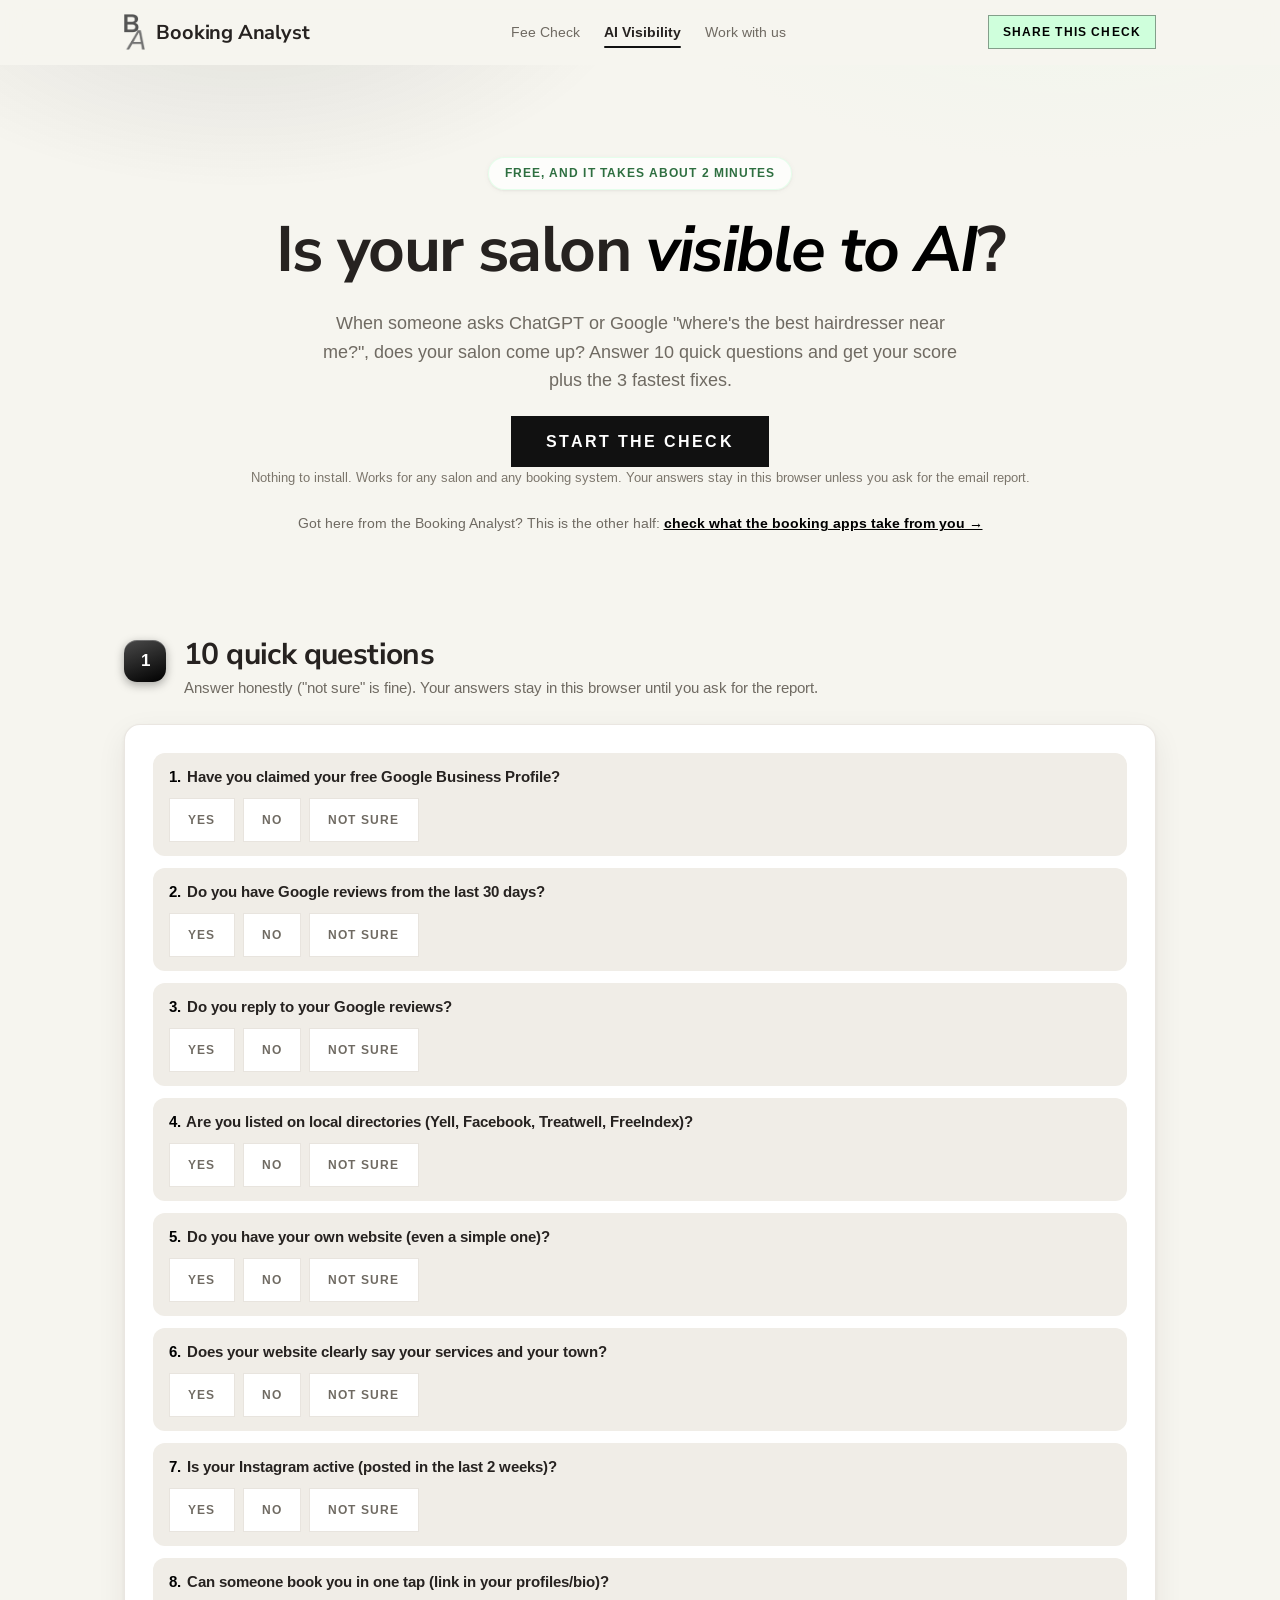
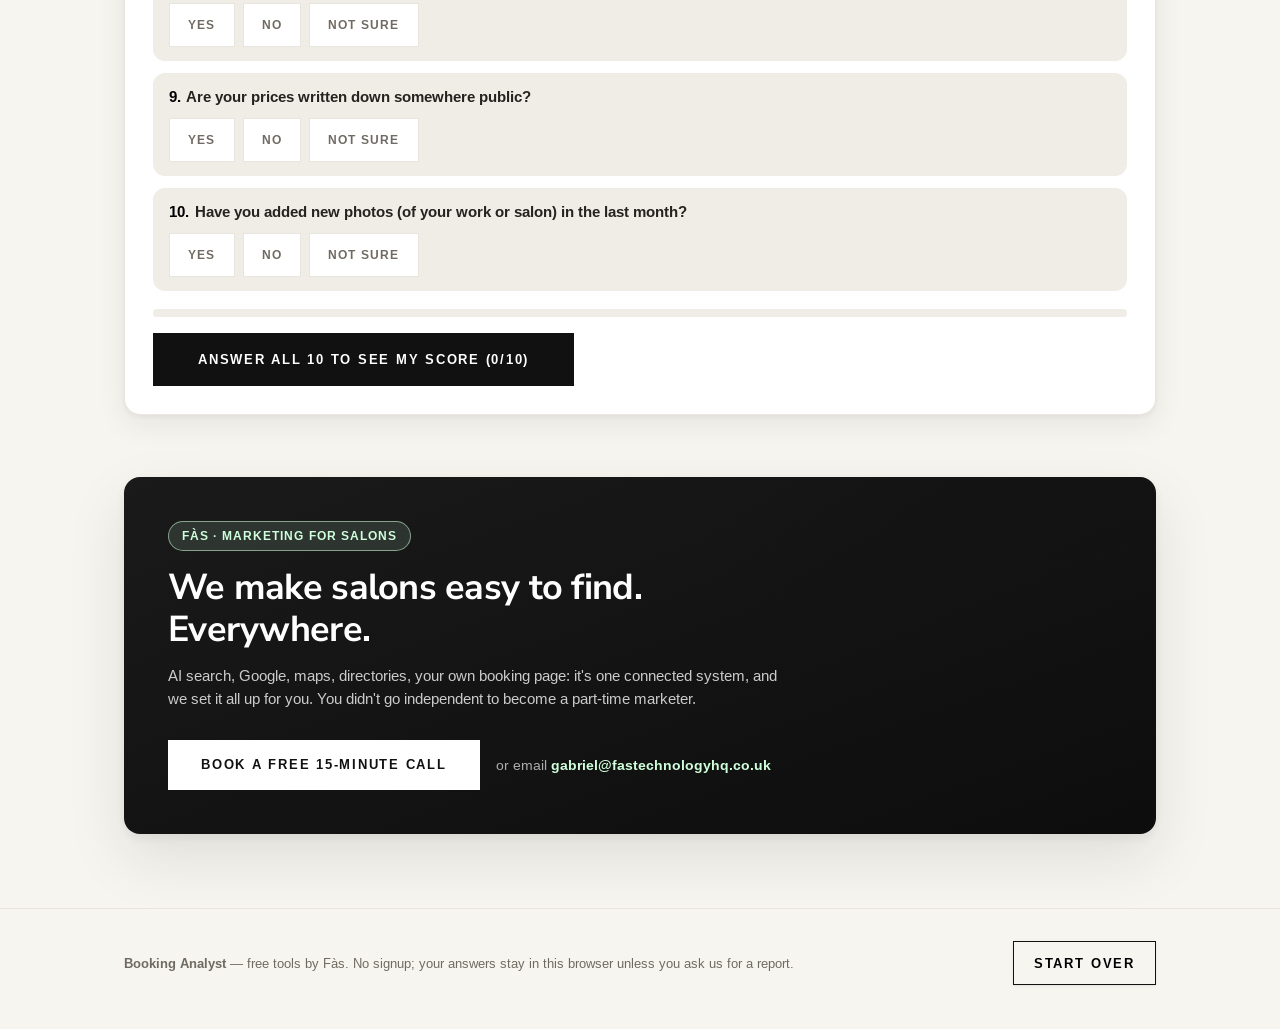
==== visibility/index.html @ 145bef79 "Add files via upload" ====
<!DOCTYPE html>
<html lang="en">
<head>
<meta charset="UTF-8">
<meta name="viewport" content="width=device-width, initial-scale=1.0">
<title>Is your salon visible to AI? — free 2-minute check</title>
<meta name="description" content="When someone asks ChatGPT 'where's the best hairdresser near me?' — does your salon come up? Take the free 2-minute AI Visibility check and get your score plus your 3 fastest fixes.">
<link rel="manifest" href="/manifest.json">
<link rel="apple-touch-icon" href="/icon-180.png">
<meta name="theme-color" content="#111111">
<link rel="icon" type="image/png" href="../logo.png">
<meta property="og:type" content="website">
<meta property="og:url" content="https://www.bookinganalyst.com/visibility/">
<meta property="og:title" content="Is your salon visible to AI? — free 2-minute check">
<meta property="og:description" content="When someone asks ChatGPT for a good salon nearby, does yours come up? Score your visibility and get your 3 fastest fixes.">
<meta property="og:image" content="https://www.bookinganalyst.com/icon-512.png">
<meta name="twitter:card" content="summary_large_image">
<link rel="preconnect" href="https://fonts.googleapis.com">
<link rel="preconnect" href="https://fonts.gstatic.com" crossorigin>
<link href="https://fonts.googleapis.com/css2?family=Arimo:ital,wght@0,400..700;1,400..700&family=Nunito+Sans:ital,opsz,wght@0,6..12,200..1000;1,6..12,200..1000&display=swap" rel="stylesheet">
<link rel="stylesheet" href="/styles.css">
</head>
<body>

<header class="nav">
  <div class="wrap nav-inner">
    <a class="brand" href="/">
      <img class="brand-logo" src="../logo.png" alt="Booking Analyst">
      <span>Booking Analyst</span>
    </a>
    <nav class="nav-links">
      <a href="../">Fee Check</a>
      <a href="#quiz" class="active">AI Visibility</a>
      <a href="#agency">Work with us</a>
    </nav>
    <div class="nav-right">
      <button id="shareBtn" class="share-btn" type="button" title="Copy a link to this check"><span class="share-long">Share this check</span><span class="share-short">Share</span></button>
    </div>
  </div>
</header>

<main>

<section class="hero">
  <div class="wrap">
    <p class="hero-eyebrow">Free, and it takes about 2 minutes</p>
    <h1>Is your salon <em>visible to AI</em>?</h1>
    <p class="hero-sub">When someone asks ChatGPT or Google "where's the best hairdresser near me?", does your salon come up? Answer 10 quick questions and get your score plus the 3 fastest fixes.</p>
    <div class="hero-cta">
      <a href="#quiz" class="btn primary btn-lg">Start the check</a>
      <p class="hero-cta-note">Nothing to install. Works for any salon and any booking system. Your answers stay in this browser unless you ask for the email report.</p>
    </div>
    <div class="hero-switch">
      Got here from the Booking Analyst? This is the other half: <a href="../">check what the booking apps take from you →</a>
    </div>
  </div>
</section>

<!-- ============ QUIZ ============ -->
<section id="quiz" class="step">
  <div class="wrap">
    <div class="step-head">
      <span class="step-num">1</span>
      <div>
        <h2>10 quick questions</h2>
        <p>Answer honestly ("not sure" is fine). Your answers stay in this browser until you ask for the report.</p>
      </div>
    </div>
    <div class="card">
      <div id="quizList" class="quiz-list"><!-- filled by visibility.js --></div>
      <div class="quiz-progress" role="progressbar" aria-valuemin="0" aria-valuemax="10" aria-valuenow="0" aria-label="Quiz progress"><div class="quiz-progress-fill" id="quizProgress"></div></div>
      <div class="btn-row">
        <button id="scoreBtn" class="btn primary btn-lg" type="button" disabled>Answer all 10 to see my score</button>
        <button id="quizReset" class="btn ghost" type="button" hidden>Start again</button>
      </div>
    </div>
  </div>
</section>

<!-- ============ RESULTS ============ -->
<section id="result" class="step" hidden>
  <div class="wrap">
    <div class="step-head">
      <span class="step-num">2</span>
      <div>
        <h2>Your visibility checklist result</h2>
        <p>Based on your answers: a self-check of the 10 online foundations, not a live scan of Google or AI results (those vary by town and day).</p>
      </div>
    </div>

    <div class="card score-card" aria-live="polite">
      <div class="score-num-wrap">
        <div class="score-num" id="scoreNum">0</div>
        <div class="score-outof">out of 100</div>
      </div>
      <div class="score-verdict">
        <h3 id="scoreTier" tabindex="-1"></h3>
        <p id="scoreBlurb"></p>
        <div class="bar-track score-bar"><div class="bar-fill" id="scoreBar" style="background:var(--accent)"></div></div>
      </div>
    </div>

    <div class="card">
      <h3 class="card-title">Your first three priorities</h3>
      <div id="fixList" class="fix-list"></div>
    </div>

    <div class="report-card" id="visibilityCapture">
      <div class="report-copy">
        <p class="report-eyebrow">Free, no card needed</p>
        <h2>Want your checklist and next steps by email?</h2>
        <p class="report-sub">Leave your email and we'll send your three priorities and a simple action plan based on your answers.</p>
        <p class="report-price"><strong>Free</strong><span>· the self-check is free; Fàs also offers optional hands-on support</span></p>
      </div>
      <div class="report-form">
        <form id="visForm">
          <input type="text" id="visHp" class="hp-field" tabindex="-1" autocomplete="off" aria-hidden="true">
          <label class="inline-field">First name
            <input type="text" id="visName" placeholder="Ana" required>
          </label>
          <label class="inline-field">Salon / business name
            <input type="text" id="visBusiness" placeholder="Ana's Hair Studio">
          </label>
          <label class="inline-field">Email
            <input type="email" id="visEmail" placeholder="you@yoursalon.com" required>
          </label>
          <label class="consent-row"><input type="checkbox" id="visConsent"> Email me occasional salon-profit tips (optional; your report arrives either way).</label>
          <p class="report-fineprint">When you request your report, your contact details and checklist answers are sent to Fàs so we can prepare it. We never sell your data.</p>
          <button type="submit" class="btn primary report-btn">Email me my checklist</button>
          <p id="visDone" class="feedback ok" hidden>Got it! Your report is on its way. Check your inbox within 48 hours. If anything goes wrong, email us at <span class="vis-addr"></span>.</p>
        </form>
      </div>
    </div>

    <p class="found-cta agency-line">This check is the first half of our <strong>Local Visibility</strong> service. We do all of it for you, every month. <a id="visBook" target="_blank" rel="noopener">Book a free call</a> if you'd rather get on with your clients.</p>

    <div class="card switch-card">
      <p><strong>One more thing worth knowing:</strong> if you use Fresha, Treatwell or any booking app, they're quietly taking a cut of every booking. <a href="../">Check what the apps take from you →</a></p>
    </div>
  </div>
</section>

<!-- ============ AGENCY ============ -->
<section id="agency" class="step">
  <div class="wrap">
    <div class="agency-band">
      <p class="agency-eyebrow" id="agencyBrand"></p>
      <h2>We make salons easy to find. Everywhere.</h2>
      <p class="agency-sub">AI search, Google, maps, directories, your own booking page: it's one connected system, and we set it all up for you. You didn't go independent to become a part-time marketer.</p>
      <div class="agency-cta-row">
        <a id="visAgencyCta" class="btn gold" target="_blank" rel="noopener">Book a free 15-minute call</a>
        <span class="agency-alt">or email <span class="agency-addr"></span></span>
      </div>
    </div>
  </div>
</section>

</main>

<footer>
  <div class="wrap footer-inner">
    <p><strong>Booking Analyst</strong> — free tools by <span id="footBrand"></span>. No signup; your answers stay in this browser unless you ask us for a report.</p>
    <button id="resetBtn" class="btn ghost small" type="button">Start over</button>
  </div>
</footer>

<script src="visibility.js"></script>
</body>
</html>
---- styles.css ----
/* ============ Booking Fee Analyser — premium UI ============ */
:root {
  --bg: #f6f5ef;
  --surface: #FFFFFF;
  --ink: #262220;
  --muted: #6f6a62;
  --faint: #7b756b;
  --line: #e8e4de;
  --line-soft: #f0ede7;
  --accent: #111111;
  --accent-dark: #000000;
  --accent-bright: #4a4a4a;
  --accent-soft: #CFFFDC;
  --gold: #68BA7F;
  --gold-dark: #2E6F40;
  --cost: #b3541e;
  --cost-soft: #f9ede4;
  --warn: #b45309;
  --radius: 16px;
  --radius-sm: 10px;
  --shadow-sm: 0 1px 2px rgba(38, 34, 32, .05), 0 1px 6px rgba(38, 34, 32, .04);
  --shadow-md: 0 2px 4px rgba(38, 34, 32, .05), 0 10px 30px rgba(38, 34, 32, .07);
  --shadow-lg: 0 4px 10px rgba(38, 34, 32, .06), 0 24px 60px rgba(38, 34, 32, .10);
  --ease: cubic-bezier(.22, .61, .36, 1);
  --sans: 'Arimo', 'Nunito Sans', -apple-system, BlinkMacSystemFont, 'Segoe UI', Roboto, Arial, sans-serif;
  --serif: 'Nunito Sans', 'Arimo', -apple-system, BlinkMacSystemFont, 'Segoe UI', Roboto, Arial, sans-serif;
}

* { box-sizing: border-box; margin: 0; padding: 0; }
html { scroll-behavior: smooth; }
body {
  font-family: var(--sans);
  background: var(--bg);
  color: var(--ink);
  font-size: 16px;
  line-height: 1.55;
  -webkit-font-smoothing: antialiased;
  text-rendering: optimizeLegibility;
}
.wrap { max-width: 1080px; margin: 0 auto; padding: 0 24px; }
a { color: var(--accent-dark); }
::selection { background: rgba(17, 17, 17, .18); }
:focus-visible { outline: 2px solid var(--accent); outline-offset: 2px; border-radius: 4px; }

/* refined scrollbars */
* { scrollbar-width: thin; scrollbar-color: #d5cfc5 transparent; }
::-webkit-scrollbar { width: 10px; height: 10px; }
::-webkit-scrollbar-track { background: transparent; }
::-webkit-scrollbar-thumb { background: #d5cfc5; border-radius: 999px; border: 2px solid var(--bg); }
::-webkit-scrollbar-thumb:hover { background: #c2bbae; }

/* ---------- nav ---------- */
.nav {
  position: sticky; top: 0; z-index: 50;
  background: rgba(246, 245, 239, .85);
  backdrop-filter: blur(14px) saturate(1.4);
  -webkit-backdrop-filter: blur(14px) saturate(1.4);
  border-bottom: 1px solid transparent;
  transition: border-color .3s var(--ease), box-shadow .3s var(--ease), background .3s var(--ease);
}
.nav.scrolled { border-bottom-color: var(--line); box-shadow: 0 6px 24px rgba(38, 34, 32, .06); background: rgba(246, 245, 239, .94); }
.nav-inner { display: flex; align-items: center; justify-content: space-between; height: 64px; }
.brand {
  display: flex; align-items: center; gap: 11px;
  font-family: var(--serif); font-size: 20px; font-weight: 700;
  color: var(--ink); text-decoration: none; letter-spacing: -.01em;
}
.brand em { color: var(--accent); font-style: normal; }
.brand-logo { display: block; width: auto; height: 36px; }
.nav-links { display: flex; gap: 24px; }
.nav-links a {
  font-size: 13.5px; font-weight: 500; color: var(--muted); text-decoration: none;
  position: relative; padding: 4px 0; transition: color .2s var(--ease);
}
.nav-links a::after {
  content: ''; position: absolute; left: 0; right: 100%; bottom: -2px; height: 2px;
  background: var(--accent); border-radius: 2px; transition: right .25s var(--ease);
}
.nav-links a:hover { color: var(--ink); }
.nav-links a.active { color: var(--ink); font-weight: 600; }
.nav-links a.active::after { right: 0; }
.share-btn {
  font: inherit; font-size: 13px; font-weight: 700; cursor: pointer;
  color: var(--accent-dark); background: var(--accent-soft);
  border: 1px solid rgba(17, 17, 17, .4); border-radius: 999px; padding: 8px 16px;
  transition: all .2s var(--ease); white-space: nowrap;
}
.share-btn:hover { background: #dceee8; transform: translateY(-1px); box-shadow: var(--shadow-sm); }
.share-btn:active { transform: scale(.97); }
.share-btn.copied { background: var(--accent); color: #fff; border-color: var(--accent); }

/* ---------- hero ---------- */
.hero { position: relative; padding: 92px 0 52px; text-align: center; overflow: hidden; }
.hero::before {
  content: ''; position: absolute; inset: -40% -20% auto; height: 130%; pointer-events: none;
  background:
    radial-gradient(560px 300px at 28% 18%, rgba(17, 17, 17, .10), transparent 70%),
    radial-gradient(620px 320px at 74% 12%, rgba(207, 255, 220, .16), transparent 70%);
}
.hero > * { position: relative; }
.hero-eyebrow {
  display: inline-flex; align-items: center; gap: 7px; font-size: 12px; font-weight: 600; letter-spacing: .09em;
  text-transform: uppercase; color: var(--gold-dark);
  border: 1px solid rgba(207, 255, 220, .55); border-radius: 999px; padding: 6px 16px; margin-bottom: 26px;
  background: rgba(255, 255, 255, .75); box-shadow: var(--shadow-sm);
}
.hero h1 {
  font-family: var(--serif); font-weight: 700;
  font-size: clamp(38px, 6vw, 64px); line-height: 1.08; letter-spacing: -.025em;
  max-width: 820px; margin: 0 auto;
}
.hero h1 em {
  font-style: italic;
  color: var(--accent-dark);
}
.hero-sub { max-width: 640px; margin: 24px auto 0; color: var(--muted); font-size: 18px; line-height: 1.6; }
.hero-chips { display: flex; flex-wrap: wrap; gap: 8px; justify-content: center; margin-top: 30px; }
.chip {
  font-size: 13px; font-weight: 600; color: var(--ink);
  background: rgba(255, 255, 255, .85); border: 1px solid var(--line); border-radius: 999px; padding: 7px 15px;
  box-shadow: var(--shadow-sm); transition: transform .2s var(--ease), border-color .2s var(--ease);
}
.chip:hover { transform: translateY(-1px); border-color: #d9d3c9; }
.chip-more { color: var(--accent-dark); border-color: rgba(17, 17, 17, .4); background: var(--accent-soft); }
.hero-cta { margin-top: 34px; }
.hero-cta .btn-lg { font-size: 16px; padding: 15px 34px; border-radius: 12px; }
.hero-cta-note { margin-top: 12px; font-size: 13px; color: var(--faint); }
.hero-trust { display: flex; flex-wrap: wrap; gap: 12px; justify-content: center; margin-top: 34px; }
.hero-trust div {
  background: rgba(255, 255, 255, .85); border: 1px solid var(--line); border-radius: var(--radius);
  padding: 14px 22px; text-align: left; min-width: 175px; box-shadow: var(--shadow-sm);
  transition: transform .25s var(--ease), box-shadow .25s var(--ease);
}
.hero-trust div:hover { transform: translateY(-2px); box-shadow: var(--shadow-md); }
.hero-trust strong { display: flex; align-items: center; gap: 7px; font-size: 14px; }
.hero-trust strong::before { content: '✓'; color: var(--accent); font-weight: 800; }
.hero-trust span { font-size: 12.5px; color: var(--muted); display: block; margin-top: 2px; }

/* ---------- steps ---------- */
.step { padding: 52px 0 10px; scroll-margin-top: 80px; }
.step-head { display: flex; gap: 18px; align-items: flex-start; margin-bottom: 24px; }
.step-num {
  flex: 0 0 auto; width: 42px; height: 42px; border-radius: 13px;
  display: flex; align-items: center; justify-content: center;
  font-weight: 700; font-size: 17px; color: #fff;
  background: linear-gradient(160deg, var(--accent-bright), var(--accent-dark));
  box-shadow: 0 3px 10px rgba(17, 17, 17, .35), inset 0 1px 0 rgba(255, 255, 255, .25);
  margin-top: 2px;
}
.step-head h2 { font-family: var(--serif); font-size: 30px; font-weight: 700; line-height: 1.15; letter-spacing: -.02em; }
.step-head p { color: var(--muted); font-size: 14.5px; margin-top: 5px; max-width: 660px; }

/* ---------- cards ---------- */
.card {
  background: var(--surface); border: 1px solid rgba(232, 228, 222, .9); border-radius: var(--radius);
  padding: 28px; box-shadow: var(--shadow-md);
}
.card-title { font-size: 16px; font-weight: 700; margin-bottom: 16px; letter-spacing: -.01em; }

/* ---------- channel picker ---------- */
.channel-pick { margin-bottom: 20px; padding-bottom: 18px; border-bottom: 1px dashed var(--line); }
.pick-label { font-size: 14.5px; font-weight: 700; margin-bottom: 12px; }
.pick-sub { display: block; font-size: 12.5px; font-weight: 400; color: var(--muted); margin-top: 3px; }
.chip-row { display: flex; flex-wrap: wrap; gap: 8px; }
.pick-chip {
  display: inline-flex; align-items: center; gap: 8px; font: inherit; font-size: 13px; font-weight: 600;
  border: 1px solid var(--line); background: #fff; color: var(--muted);
  border-radius: 999px; padding: 7px 15px; cursor: pointer;
  transition: all .2s var(--ease);
}
.pick-chip .dot { width: 9px; height: 9px; border-radius: 50%; opacity: .35; transition: opacity .2s var(--ease), transform .2s var(--ease); }
.pick-chip:hover { border-color: #d5cfc5; transform: translateY(-1px); box-shadow: var(--shadow-sm); }
.pick-chip.on { border-color: var(--accent); background: var(--accent-soft); color: var(--accent-dark); box-shadow: inset 0 1px 3px rgba(17, 17, 17, .08); }
.pick-chip.on .dot { opacity: 1; transform: scale(1.15); }
.pick-chip:active { transform: scale(.97); }

/* ---------- controls ---------- */
.row-controls {
  display: flex; flex-wrap: wrap; gap: 14px; justify-content: space-between; align-items: center;
  margin-bottom: 18px;
}
.seg { display: inline-flex; background: var(--line-soft); border: 1px solid var(--line); border-radius: 12px; padding: 3px; }
.seg-btn {
  border: 0; background: transparent; font: inherit; font-size: 13.5px; font-weight: 600;
  color: var(--muted); padding: 8px 18px; border-radius: 9px; cursor: pointer;
  transition: all .2s var(--ease);
}
.seg-btn:hover { color: var(--ink); }
.seg-btn.active { background: #fff; color: var(--ink); box-shadow: 0 1px 3px rgba(38, 34, 32, .12); }
.inline-controls { display: flex; gap: 12px; flex-wrap: wrap; }
.inline-field { font-size: 12px; font-weight: 600; color: var(--muted); display: flex; flex-direction: column; gap: 5px; letter-spacing: .02em; }
.inline-field select, .inline-field input {
  font: inherit; font-size: 14px; font-weight: 500; color: var(--ink);
  border: 1px solid var(--line); border-radius: var(--radius-sm); padding: 8px 11px; background: #fff;
  width: 130px; transition: border-color .2s var(--ease), box-shadow .2s var(--ease);
}
.inline-field select:hover, .inline-field input:hover { border-color: #d5cfc5; }
textarea {
  width: 100%; min-height: 190px; resize: vertical;
  font-family: ui-monospace, 'Cascadia Code', Consolas, Menlo, monospace; font-size: 12.5px; line-height: 1.55;
  color: var(--ink); background: #fff;
  border: 1px solid var(--line); border-radius: 12px; padding: 14px;
  transition: border-color .2s var(--ease), box-shadow .2s var(--ease);
}
textarea:hover { border-color: #d5cfc5; }
textarea:focus, .inline-field input:focus, .inline-field select:focus,
.quick-table input:focus, .rate-fields input:focus {
  outline: none; border-color: var(--accent);
  box-shadow: 0 0 0 3px rgba(17, 17, 17, .14);
}
.btn-row { display: flex; flex-wrap: wrap; gap: 10px; margin-top: 16px; }
.btn {
  font: inherit; font-size: 14px; font-weight: 600; cursor: pointer;
  border-radius: var(--radius-sm); padding: 11px 22px; border: 1px solid transparent;
  transition: all .2s var(--ease);
}
.btn.primary {
  background: linear-gradient(180deg, var(--accent-bright), var(--accent-dark)); color: #fff;
  box-shadow: 0 1px 2px rgba(0, 0, 0, .25), 0 6px 18px rgba(17, 17, 17, .30), inset 0 1px 0 rgba(255, 255, 255, .18);
}
.btn.primary:hover { transform: translateY(-1px); box-shadow: 0 2px 4px rgba(0, 0, 0, .25), 0 10px 26px rgba(17, 17, 17, .38), inset 0 1px 0 rgba(255, 255, 255, .18); filter: brightness(1.05); }
.btn.primary:active { transform: translateY(0); filter: brightness(.97); }
.btn.ghost { background: #fff; color: var(--ink); border-color: var(--line); box-shadow: var(--shadow-sm); }
.btn.ghost:hover { background: var(--line-soft); border-color: #d5cfc5; transform: translateY(-1px); }
.btn.small { padding: 8px 15px; font-size: 13px; }
.file-btn { position: relative; overflow: hidden; display: inline-flex; align-items: center; }
.file-btn input { position: absolute; inset: 0; opacity: 0; cursor: pointer; }
.feedback { font-size: 13.5px; margin-top: 12px; color: var(--muted); }
.feedback.ok { color: var(--accent-dark); font-weight: 600; }
.feedback.warn { color: var(--warn); font-weight: 600; }
.subnote { margin-top: 16px; font-size: 13.5px; color: var(--muted); }
.subnote summary { cursor: pointer; font-weight: 600; color: var(--ink); font-size: 13.5px; transition: color .15s var(--ease); }
.subnote summary:hover { color: var(--accent-dark); }

/* collapsible advanced sections */
.adv-details, .rates-details {
  margin-top: 18px; background: #fff; border: 1px solid var(--line); border-radius: 12px;
  padding: 14px 18px; box-shadow: var(--shadow-sm);
}
.adv-details > summary, .rates-details > summary {
  cursor: pointer; font-weight: 700; font-size: 14.5px; color: var(--ink); list-style-position: outside;
}
.adv-details > summary:hover, .rates-details > summary:hover { color: var(--accent-dark); }
.adv-details[open] > summary, .rates-details[open] > summary { margin-bottom: 14px; }
.adv-details .adv-grid { margin-top: 4px; }
.rates-details .rate-grid { margin-bottom: 4px; }
.subnote ul, .faq-card p { margin-top: 8px; padding-left: 18px; }
.subnote li, .faq-card li { margin-top: 6px; }
.adv-grid {
  display: flex; flex-wrap: wrap; gap: 18px; margin-top: 20px; padding-top: 18px;
  border-top: 1px dashed var(--line);
}

/* ---------- quick add ---------- */
.quick-table-wrap { overflow-x: auto; border-radius: 10px; }
.quick-table { width: 100%; border-collapse: collapse; min-width: 560px; }
.quick-table th {
  text-align: left; font-size: 11px; font-weight: 700; text-transform: uppercase;
  letter-spacing: .07em; color: var(--faint); padding: 9px 12px; border-bottom: 2px solid var(--line);
}
.quick-table td { padding: 8px 12px; border-bottom: 1px solid var(--line-soft); font-size: 14px; transition: background .15s var(--ease); }
.quick-table tbody tr:not(.quick-total-row):hover td { background: #fbfaf8; }
.quick-table .dot { display: inline-block; width: 10px; height: 10px; border-radius: 50%; margin-right: 9px; }
.quick-table input {
  font: inherit; font-size: 14px; width: 92px;
  border: 1px solid var(--line); border-radius: 8px; padding: 7px 10px; background: #fff;
  transition: border-color .2s var(--ease), box-shadow .2s var(--ease);
}
.quick-table .ta-r, .data-table .ta-r { text-align: right; }
.quick-total-row td { font-weight: 700; border-bottom: 0; }

/* ---------- rate cards ---------- */
.rate-grid { display: grid; grid-template-columns: repeat(auto-fill, minmax(245px, 1fr)); gap: 16px; }
.rate-card {
  background: var(--surface); border: 1px solid rgba(232, 228, 222, .9); border-radius: var(--radius); padding: 18px;
  box-shadow: var(--shadow-sm);
  transition: transform .25s var(--ease), box-shadow .25s var(--ease), border-color .25s var(--ease);
}
.rate-card:hover { transform: translateY(-3px); box-shadow: var(--shadow-md); border-color: #dcd6cc; }
.rate-head { display: flex; align-items: center; gap: 10px; margin-bottom: 7px; }
.rate-head .dot { width: 11px; height: 11px; border-radius: 50%; flex: 0 0 auto; box-shadow: 0 0 0 3px rgba(38, 34, 32, .05); }
.rate-head h4 { font-size: 15.5px; font-weight: 700; letter-spacing: -.01em; }
.rate-note { font-size: 12px; color: var(--muted); min-height: 36px; margin-bottom: 12px; line-height: 1.5; }
.rate-fields { display: grid; grid-template-columns: 1fr 1fr; gap: 9px; }
.rate-fields label { font-size: 10.5px; font-weight: 600; color: var(--muted); display: flex; flex-direction: column; gap: 4px; letter-spacing: .03em; text-transform: uppercase; }
.rate-fields input {
  font: inherit; font-size: 13.5px; font-weight: 500; color: var(--ink); width: 100%;
  border: 1px solid var(--line); border-radius: 8px; padding: 7px 9px; background: #fff;
  transition: border-color .2s var(--ease), box-shadow .2s var(--ease);
}
.rate-fields input:hover { border-color: #d5cfc5; }
.rate-reset {
  margin-top: 12px; font-size: 12px; background: none; border: 0; color: var(--gold-dark);
  cursor: pointer; font-weight: 600; padding: 0; transition: color .15s var(--ease);
}
.rate-reset:hover { color: var(--cost); text-decoration: underline; }
.disclaimer-note { font-size: 12.5px; color: var(--faint); margin-top: 16px; line-height: 1.55; }

/* ---------- KPIs ---------- */
.kpi-grid { display: grid; grid-template-columns: repeat(auto-fit, minmax(190px, 1fr)); gap: 16px; margin-bottom: 22px; }
.kpi {
  position: relative; overflow: hidden;
  background: var(--surface); border: 1px solid rgba(232, 228, 222, .9); border-radius: var(--radius);
  padding: 20px 22px; box-shadow: var(--shadow-sm);
  transition: transform .25s var(--ease), box-shadow .25s var(--ease);
}
.kpi:hover { transform: translateY(-2px); box-shadow: var(--shadow-md); }
.kpi::before {
  content: ''; position: absolute; top: 0; left: 0; right: 0; height: 3px;
  background: linear-gradient(90deg, var(--accent-bright), var(--gold));
  opacity: .85;
}
.kpi-label { font-size: 11px; font-weight: 700; letter-spacing: .07em; text-transform: uppercase; color: var(--faint); }
.kpi-value {
  font-size: 30px; font-weight: 800; letter-spacing: -.02em; margin-top: 8px;
  font-variant-numeric: tabular-nums;
}
.kpi-value.cost { color: var(--cost); }
.kpi-value.good { color: var(--accent-dark); }
.kpi-sub { font-size: 12.5px; color: var(--muted); margin-top: 4px; }

/* ---------- data table + bars ---------- */
.table-wrap { overflow-x: auto; border-radius: 10px; }
.data-table { width: 100%; border-collapse: collapse; min-width: 780px; }
.data-table th {
  text-align: right; font-size: 10.5px; font-weight: 700; text-transform: uppercase;
  letter-spacing: .07em; color: var(--faint); padding: 10px 12px; border-bottom: 2px solid var(--line);
  white-space: nowrap;
}
.data-table th:first-child { text-align: left; }
.data-table td { padding: 12px; border-bottom: 1px solid var(--line-soft); font-size: 14px; white-space: nowrap; font-variant-numeric: tabular-nums; transition: background .15s var(--ease); }
.data-table tbody tr:hover td { background: #fbfaf8; }
.data-table td:first-child { font-weight: 600; }
.data-table .fees { color: var(--cost); font-weight: 700; }
.data-table .dot { display: inline-block; width: 10px; height: 10px; border-radius: 50%; margin-right: 9px; }
.bars { margin-top: 24px; display: flex; flex-direction: column; gap: 12px; }
.bar-row { display: grid; grid-template-columns: 130px 1fr 160px; gap: 14px; align-items: center; font-size: 13px; }
.bar-name { font-weight: 600; display: flex; align-items: center; gap: 9px; }
.bar-track { height: 22px; background: var(--line-soft); border-radius: 7px; overflow: hidden; position: relative; }
.bar-fill {
  height: 100%; border-radius: 7px; opacity: .92;
  transition: width .7s var(--ease);
  background-image: linear-gradient(100deg, rgba(255, 255, 255, .18), transparent 60%);
}
.bar-fee {
  position: absolute; top: 0; left: 0; height: 100%;
  background: repeating-linear-gradient(-45deg, rgba(179, 84, 30, .55), rgba(179, 84, 30, .55) 5px, rgba(179, 84, 30, .42) 5px, rgba(179, 84, 30, .42) 10px);
  border-radius: 7px 0 0 7px;
  transition: width .7s var(--ease);
}
.bar-meta { color: var(--muted); font-size: 12.5px; text-align: right; font-variant-numeric: tabular-nums; }
.bar-meta strong { color: var(--cost); }
.bar-legend { margin-top: 12px; font-size: 12px; color: var(--faint); }

/* ---------- simulator ---------- */
.sim-card { display: grid; grid-template-columns: 1fr 1fr; gap: 30px; }
.sim-controls { display: flex; flex-direction: column; gap: 28px; justify-content: center; }
.sim-slider span { display: block; font-size: 14px; font-weight: 600; margin-bottom: 12px; }
.sim-slider strong { color: var(--accent-dark); }
.sim-slider input[type="range"] {
  -webkit-appearance: none; appearance: none; width: 100%; height: 6px; border-radius: 999px;
  background: linear-gradient(90deg, var(--accent) var(--fill, 25%), var(--line) var(--fill, 25%));
  outline: none; cursor: pointer;
}
.sim-slider input[type="range"]::-webkit-slider-thumb {
  -webkit-appearance: none; appearance: none; width: 22px; height: 22px; border-radius: 50%;
  background: #fff; border: 2px solid var(--accent);
  box-shadow: 0 2px 8px rgba(17, 17, 17, .35);
  transition: transform .15s var(--ease), box-shadow .15s var(--ease);
}
.sim-slider input[type="range"]::-webkit-slider-thumb:hover { transform: scale(1.12); box-shadow: 0 3px 12px rgba(17, 17, 17, .45); }
.sim-slider input[type="range"]::-webkit-slider-thumb:active { transform: scale(1.02); }
.sim-slider input[type="range"]::-moz-range-thumb {
  width: 20px; height: 20px; border-radius: 50%; background: #fff; border: 2px solid var(--accent);
  box-shadow: 0 2px 8px rgba(17, 17, 17, .35); cursor: pointer;
}
.sim-result { display: flex; flex-direction: column; gap: 12px; justify-content: center; }
.sim-line {
  display: flex; justify-content: space-between; gap: 14px; font-size: 14px; padding: 12px 16px;
  background: var(--line-soft); border-radius: var(--radius-sm);
}
.sim-line span { color: var(--muted); }
.sim-line strong { font-weight: 700; font-variant-numeric: tabular-nums; }
.sim-saving {
  background: linear-gradient(150deg, var(--accent-soft), #ddf0ea);
  border: 1px solid rgba(17, 17, 17, .45); border-radius: 12px;
  padding: 18px; text-align: center;
  box-shadow: inset 0 1px 0 rgba(255, 255, 255, .6), 0 6px 20px rgba(17, 17, 17, .10);
}
.sim-saving .big { font-size: 32px; font-weight: 800; color: var(--accent-dark); letter-spacing: -.02em; font-variant-numeric: tabular-nums; }
.sim-saving .sub { font-size: 13px; color: var(--muted); margin-top: 4px; }

/* ---------- actions ---------- */
.action-list { display: grid; grid-template-columns: 1fr 1fr; gap: 18px; }
.action {
  background: var(--surface); border: 1px solid rgba(232, 228, 222, .9); border-left: 4px solid var(--accent);
  border-radius: var(--radius); padding: 24px; box-shadow: var(--shadow-sm);
  display: flex; flex-direction: column; gap: 12px;
  transition: transform .25s var(--ease), box-shadow .25s var(--ease);
}
.action:hover { transform: translateY(-3px); box-shadow: var(--shadow-md); }
.action.rank2 { border-left-color: var(--gold-dark); }
.action.rank3 { border-left-color: var(--gold); }
.action.unquantified { border-left-color: var(--line); }
.action-top { display: flex; justify-content: space-between; gap: 12px; align-items: flex-start; }
.action h3 { font-size: 17px; font-weight: 700; line-height: 1.3; letter-spacing: -.01em; }
.action .tag {
  flex: 0 0 auto; font-size: 10.5px; font-weight: 700; text-transform: uppercase; letter-spacing: .05em;
  border-radius: 999px; padding: 4px 11px; white-space: nowrap;
}
.tag.quick { background: var(--accent-soft); color: var(--accent-dark); }
.tag.medium { background: #E7F6EB; color: var(--gold-dark); }
.tag.long { background: var(--line-soft); color: var(--muted); }
.tag.recover { background: var(--cost-soft); color: var(--cost); }
.action p { font-size: 13.5px; color: var(--muted); }
.action ol { padding-left: 20px; font-size: 13.5px; display: flex; flex-direction: column; gap: 6px; }
.action ol li::marker { color: var(--accent); font-weight: 700; }
.action .save {
  margin-top: auto; background: var(--accent-soft); border-radius: var(--radius-sm); padding: 12px 16px;
  font-size: 13.5px; font-weight: 600; color: var(--accent-dark);
}
.action .save strong { font-size: 18px; font-variant-numeric: tabular-nums; }
.action .save.muted-save { background: var(--line-soft); color: var(--muted); }
.template-box {
  background: var(--line-soft); border: 1px dashed var(--gold); border-radius: var(--radius-sm);
  padding: 14px; font-size: 13px; color: var(--ink);
}
.template-box .btn { margin-top: 10px; }

/* ---------- report signup ---------- */
.report-card {
  display: grid; grid-template-columns: 1.2fr 1fr; gap: 34px;
  background:
    radial-gradient(480px 260px at 100% 0%, rgba(17, 17, 17, .10), transparent 70%),
    linear-gradient(135deg, #ffffff 0%, #eef6f3 100%);
  border: 1px solid rgba(17, 17, 17, .35); border-radius: var(--radius);
  padding: 36px; box-shadow: var(--shadow-lg);
}
.report-eyebrow {
  display: inline-flex; align-items: center; gap: 7px; font-size: 11.5px; font-weight: 700; letter-spacing: .09em;
  text-transform: uppercase; color: var(--accent-dark);
  border: 1px solid rgba(17, 17, 17, .4); border-radius: 999px; padding: 5px 13px; margin-bottom: 16px;
  background: rgba(255, 255, 255, .8); box-shadow: var(--shadow-sm);
}
.report-copy h2 { font-family: var(--serif); font-size: 29px; font-weight: 700; line-height: 1.18; letter-spacing: -.02em; }
.report-sub { font-size: 14.5px; color: var(--muted); margin-top: 12px; line-height: 1.6; }
.report-points { list-style: none; margin-top: 18px; display: flex; flex-direction: column; gap: 9px; }
.report-points li { font-size: 13.5px; color: var(--muted); padding-left: 24px; position: relative; }
.report-points li::before {
  content: '✓'; position: absolute; left: 0; top: 1px; color: var(--accent); font-weight: 800;
}
.report-points strong { color: var(--ink); }
.report-price { margin-top: 20px; font-size: 16px; display: flex; align-items: baseline; gap: 8px; }
.report-price strong { font-size: 34px; font-weight: 800; color: var(--accent-dark); letter-spacing: -.02em; }
.report-price span { font-size: 13.5px; color: var(--muted); }
.report-form form {
  display: flex; flex-direction: column; gap: 13px; background: rgba(255, 255, 255, .92);
  border: 1px solid var(--line); border-radius: 14px; padding: 24px; box-shadow: var(--shadow-md);
  backdrop-filter: blur(6px);
}
.report-form .inline-field input, .report-form .inline-field select { width: 100%; }
.report-btn { width: 100%; font-size: 15px; padding: 14px; border-radius: 12px; }
.report-fineprint { font-size: 12px; color: var(--faint); line-height: 1.5; }
.report-addr { font-weight: 600; color: var(--accent-dark); }

/* ---------- free report lead capture ---------- */
.capture-card {
  display: grid; grid-template-columns: 1.15fr 1fr; gap: 34px;
  background:
    radial-gradient(500px 300px at 8% 0%, rgba(255, 255, 255, .12), transparent 60%),
    linear-gradient(140deg, #1a1a1a 0%, #111111 60%, #000000 110%);
  border-radius: var(--radius); padding: 38px;
  box-shadow: var(--shadow-lg);
  color: #fff;
}
.capture-eyebrow {
  display: inline-flex; align-items: center; gap: 7px; font-size: 11.5px; font-weight: 700; letter-spacing: .09em;
  text-transform: uppercase; color: #eaf6f2;
  border: 1px solid rgba(255, 255, 255, .45); border-radius: 999px; padding: 5px 13px; margin-bottom: 16px;
  background: rgba(255, 255, 255, .12);
}
.capture-copy h2 { font-family: var(--serif); font-size: 30px; font-weight: 700; line-height: 1.18; letter-spacing: -.02em; }
.capture-sub { font-size: 14.5px; color: rgba(255, 255, 255, .85); margin-top: 12px; line-height: 1.6; }
.capture-points { list-style: none; margin-top: 18px; display: flex; flex-direction: column; gap: 10px; }
.capture-points li { font-size: 13.5px; color: rgba(255, 255, 255, .85); padding-left: 24px; position: relative; }
.capture-points li::before { content: '✓'; position: absolute; left: 0; top: 1px; color: #CFFFDC; font-weight: 800; }
.capture-points strong { color: #fff; }
.capture-note { margin-top: 18px; font-size: 12.5px; color: rgba(255, 255, 255, .65); }
.capture-form form {
  display: flex; flex-direction: column; gap: 13px; background: rgba(255, 255, 255, .97);
  border-radius: 14px; padding: 24px; box-shadow: var(--shadow-lg);
}
.capture-form .inline-field input, .capture-form .inline-field select { width: 100%; }
.lead-btn { width: 100%; font-size: 15px; padding: 14px; border-radius: 12px; }

/* ---------- agency band ---------- */
.agency-band {
  background:
    radial-gradient(560px 320px at 92% 8%, rgba(17, 17, 17, .35), transparent 70%),
    linear-gradient(160deg, #1a1a1a 0%, #111111 70%, #0d0d0d 100%);
  border-radius: var(--radius); padding: 44px; box-shadow: var(--shadow-lg);
  color: #fff;
}
.agency-eyebrow {
  display: inline-flex; font-size: 11.5px; font-weight: 700; letter-spacing: .09em;
  text-transform: uppercase; color: #CFFFDC;
  border: 1px solid rgba(207, 255, 220, .55); border-radius: 999px; padding: 5px 13px; margin-bottom: 16px;
  background: rgba(207, 255, 220, .12);
}
.agency-band h2 { font-family: var(--serif); font-size: clamp(26px, 3.4vw, 36px); font-weight: 700; line-height: 1.15; letter-spacing: -.02em; max-width: 640px; }
.agency-sub { font-size: 14.5px; color: rgba(255, 255, 255, .78); margin-top: 14px; max-width: 620px; line-height: 1.6; }
.agency-points { display: grid; grid-template-columns: repeat(3, 1fr); gap: 20px; margin-top: 26px; }
.agency-points div {
  background: rgba(255, 255, 255, .05); border: 1px solid rgba(255, 255, 255, .12);
  border-radius: 12px; padding: 18px; display: flex; flex-direction: column; gap: 6px;
  transition: background .25s var(--ease), transform .25s var(--ease);
}
.agency-points div:hover { background: rgba(255, 255, 255, .09); transform: translateY(-2px); }
.agency-points strong { font-size: 14.5px; }
.agency-points span { font-size: 13px; color: rgba(255, 255, 255, .68); line-height: 1.55; }
.agency-cta-row { display: flex; flex-wrap: wrap; align-items: center; gap: 16px; margin-top: 30px; }
.btn.gold {
  background: #111111; color: #fff;
  box-shadow: 0 1px 2px rgba(0, 0, 0, .25), 0 6px 18px rgba(207, 255, 220, .28), inset 0 1px 0 rgba(255, 255, 255, .4);
  font-weight: 700;
}
.btn.gold:hover { transform: translateY(-1px); filter: brightness(1.05); box-shadow: 0 2px 4px rgba(0, 0, 0, .25), 0 10px 26px rgba(207, 255, 220, .36), inset 0 1px 0 rgba(255, 255, 255, .4); }
.btn.gold:active { transform: translateY(0); }
.agency-alt { font-size: 13.5px; color: rgba(255, 255, 255, .65); }
.agency-addr { color: #CFFFDC; font-weight: 600; }
.agency-band .btn.gold { background: #fff; border-color: #fff; color: #111; }
.agency-band .btn.gold:hover { background: #CFFFDC; border-color: #CFFFDC; }

/* ---------- faq ---------- */
.faq-card details { border-bottom: 1px solid var(--line-soft); padding: 16px 0; }
.faq-card details:last-child { border-bottom: 0; }
.faq-card summary { cursor: pointer; font-weight: 600; font-size: 15px; list-style-position: outside; transition: color .15s var(--ease); }
.faq-card summary:hover { color: var(--accent-dark); }
.faq-card p { color: var(--muted); font-size: 14px; line-height: 1.6; }

/* ---------- footer ---------- */
footer { border-top: 1px solid var(--line); margin-top: 64px; padding: 32px 0 44px; }
.footer-inner { display: flex; flex-wrap: wrap; gap: 14px; justify-content: space-between; align-items: center; font-size: 13px; color: var(--muted); }

/* ---------- empty state ---------- */
.empty-note {
  text-align: center; padding: 48px 24px; color: var(--muted); font-size: 15px;
  border: 1.5px dashed var(--gold); border-radius: var(--radius);
  background: linear-gradient(180deg, #fff, #fcfbf9);
}

/* ---------- scroll reveal ---------- */
.reveal { opacity: 0; transform: translateY(16px); }
.reveal.in {
  opacity: 1; transform: none;
  transition: opacity .6s var(--ease), transform .6s var(--ease);
}

/* ---------- responsive ---------- */
@media (max-width: 860px) {
  .action-list { grid-template-columns: 1fr; }
  .sim-card { grid-template-columns: 1fr; }
  .report-card { grid-template-columns: 1fr; padding: 26px; }
  .capture-card { grid-template-columns: 1fr; padding: 26px; }
  .agency-band { padding: 28px; }
  .agency-points { grid-template-columns: 1fr; }
  .step-head h2 { font-size: 26px; }
}
@media (max-width: 640px) {
  .nav-inner { flex-wrap: wrap; min-height: 56px; height: auto; padding-top: 10px; }
  .nav-right { margin-left: auto; }
  .nav-links {
    display: flex; order: 3; width: 100%;
    gap: 18px; padding: 9px 0 11px;
    overflow-x: auto; -webkit-overflow-scrolling: touch;
  }
  .nav-links a:not(.nav-flow) { font-size: 13.5px; white-space: nowrap; display: inline-flex; align-items: center; min-height: 44px; }
  .step { scroll-margin-top: 104px; }
  .hero { padding: 56px 0 36px; }
  .hero-trust div { min-width: 135px; flex: 1; }
  .hide-sm { display: none; }
  .bar-row { grid-template-columns: 95px 1fr; }
  .bar-meta { grid-column: 1 / -1; text-align: left; }
  .card { padding: 20px; }
  /* 16px+ stops iOS Safari zooming into inputs on focus */
  input, select, textarea { font-size: 16px !important; }
  .brand { font-size: 17px; }
  .brand-long { display: none; }
  .brand-logo { height: 30px; }
  .install-btn, .share-btn { padding: 8px 12px; font-size: 12.5px; }
}
@media (max-width: 400px) {
  .install-btn, .share-btn { padding: 7px 9px; font-size: 12px; }
  .nav-right { gap: 5px; }
  .step-head h2 { font-size: 24px; }
  .kpi-value { font-size: 26px; }
}
@media (prefers-reduced-motion: reduce) {
  html { scroll-behavior: auto; }
  *, *::before, *::after { transition: none !important; animation: none !important; }
  .reveal { opacity: 1; transform: none; }
}
/* ============ V2 look — midnight & gold (DORMANT: no toggle; kept for later revival) ============ */
html.v2 {
  --bg: #151009;
  --surface: #1f1811;
  --ink: #f3ead9;
  --muted: #b7a98f;
  --faint: #8d7f66;
  --line: #372c1d;
  --line-soft: #2a2115;
  --accent: #c9a86a;
  --accent-dark: #a5854d;
  --accent-bright: #dcbc80;
  --accent-soft: #2b2314;
  --gold: #c9a86a;
  --gold-dark: #a5854d;
  --cost: #e08a4e;
  --cost-soft: #2f2013;
  --warn: #d19a4a;
  --shadow-sm: 0 1px 2px rgba(0,0,0,.4), 0 1px 6px rgba(0,0,0,.3);
  --shadow-md: 0 2px 4px rgba(0,0,0,.4), 0 10px 30px rgba(0,0,0,.45);
  --shadow-lg: 0 4px 10px rgba(0,0,0,.45), 0 24px 60px rgba(0,0,0,.5);
}
html.v2 body { background: var(--bg); }
html.v2 ::selection { background: rgba(201,168,106,.32); }
html.v2 ::-webkit-scrollbar-thumb { background: #3a2f1e; border-color: var(--bg); }
html.v2 ::-webkit-scrollbar-thumb:hover { background: #4d3f27; }

html.v2 .nav { background: rgba(21,16,9,.85); }
html.v2 .nav.scrolled { background: rgba(21,16,9,.94); border-bottom-color: var(--line); box-shadow: 0 6px 24px rgba(0,0,0,.45); }
html.v2 .brand-mark rect { fill: #c9a86a; }
html.v2 .hero::before {
  background:
    radial-gradient(560px 300px at 28% 18%, rgba(201,168,106,.13), transparent 70%),
    radial-gradient(620px 320px at 74% 12%, rgba(140,90,40,.20), transparent 70%);
}
html.v2 .hero-eyebrow { background: rgba(31,24,17,.75); border-color: rgba(201,168,106,.5); color: var(--accent-bright); }
html.v2 .chip { background: rgba(31,24,17,.85); border-color: var(--line); }
html.v2 .chip:hover { border-color: #4d3f27; }
html.v2 .chip-more { color: var(--accent-bright); border-color: rgba(201,168,106,.5); background: var(--accent-soft); }
html.v2 .hero-trust div { background: rgba(31,24,17,.85); }
html.v2 .card, html.v2 .kpi, html.v2 .rate-card, html.v2 .action { border-color: var(--line); }
html.v2 .step-num {
  background: linear-gradient(160deg, var(--accent-bright), var(--accent-dark));
  color: #241c12;
  box-shadow: 0 3px 10px rgba(0,0,0,.5), inset 0 1px 0 rgba(255,255,255,.3);
}
html.v2 .kpi::before { background: linear-gradient(90deg, var(--accent-bright), var(--cost)); }
html.v2 .btn.primary {
  background: linear-gradient(180deg, #e0c389, #b28a4f);
  color: #241c12;
  box-shadow: 0 1px 2px rgba(0,0,0,.35), 0 6px 18px rgba(201,168,106,.25), inset 0 1px 0 rgba(255,255,255,.35);
}
html.v2 .btn.primary:hover { filter: brightness(1.06); box-shadow: 0 2px 4px rgba(0,0,0,.35), 0 10px 26px rgba(201,168,106,.35), inset 0 1px 0 rgba(255,255,255,.35); }
html.v2 .btn.ghost { background: var(--surface); }
html.v2 .btn.ghost:hover { background: var(--line-soft); border-color: #4d3f27; }
html.v2 .btn.gold { background: linear-gradient(180deg, #12896f, #0a5c4d); color: #fff; box-shadow: 0 1px 2px rgba(0,0,0,.4), 0 6px 18px rgba(17,17,17,.35), inset 0 1px 0 rgba(255,255,255,.2); }
html.v2 .seg { background: var(--line-soft); border-color: var(--line); }
html.v2 .seg-btn { color: var(--muted); }
html.v2 .seg-btn:hover { color: var(--ink); }
html.v2 .seg-btn.active { background: #2b2114; color: var(--accent-bright); }
html.v2 .pick-chip { background: var(--surface); border-color: var(--line); color: var(--muted); }
html.v2 .pick-chip:hover { border-color: #4d3f27; }
html.v2 .pick-chip.on { background: var(--accent-soft); border-color: var(--accent); color: var(--accent-bright); }
html.v2 .inline-field select, html.v2 .inline-field input, html.v2 textarea,
html.v2 .quick-table input, html.v2 .rate-fields input { background: #241c12; border-color: var(--line); color: var(--ink); }
html.v2 .inline-field select:hover, html.v2 .inline-field input:hover, html.v2 textarea:hover,
html.v2 .quick-table input:hover, html.v2 .rate-fields input:hover { border-color: #4d3f27; }
html.v2 textarea:focus, html.v2 .inline-field input:focus, html.v2 .inline-field select:focus,
html.v2 .quick-table input:focus, html.v2 .rate-fields input:focus { border-color: var(--accent); box-shadow: 0 0 0 3px rgba(201,168,106,.18); }
html.v2 .quick-table th { border-bottom-color: var(--line); }
html.v2 .quick-table td { border-bottom-color: var(--line-soft); }
html.v2 .quick-table tbody tr:not(.quick-total-row):hover td { background: #241c12; }
html.v2 .data-table th { border-bottom-color: var(--line); }
html.v2 .data-table td { border-bottom-color: var(--line-soft); }
html.v2 .data-table tbody tr:hover td { background: #241c12; }
html.v2 .bar-track { background: var(--line-soft); }
html.v2 .bar-fee {
  background: repeating-linear-gradient(-45deg, rgba(224,138,78,.55), rgba(224,138,78,.55) 5px, rgba(224,138,78,.42) 5px, rgba(224,138,78,.42) 10px);
}
html.v2 .sim-line { background: var(--line-soft); }
html.v2 .sim-saving { background: linear-gradient(150deg, #2b2314, #3a2e17); border-color: rgba(201,168,106,.5); box-shadow: inset 0 1px 0 rgba(255,255,255,.08), 0 6px 20px rgba(0,0,0,.4); }
html.v2 .sim-saving .big { color: var(--accent-bright); }
html.v2 .tag.quick { background: var(--accent-soft); color: var(--accent-bright); }
html.v2 .tag.medium { background: #2b2314; color: var(--accent-bright); }
html.v2 .tag.recover { background: var(--cost-soft); color: var(--cost); }
html.v2 .action .save { background: var(--accent-soft); color: var(--accent-bright); }
html.v2 .action .save.muted-save { background: var(--line-soft); color: var(--muted); }
html.v2 .action ol li::marker { color: var(--accent); }
html.v2 .template-box { background: var(--line-soft); border-color: var(--gold-dark); }
html.v2 .empty-note { background: linear-gradient(180deg, #1f1811, #1a140d); }
html.v2 .report-card {
  background:
    radial-gradient(480px 260px at 100% 0%, rgba(201,168,106,.10), transparent 70%),
    linear-gradient(135deg, #1f1811 0%, #241c12 100%);
  border-color: rgba(201,168,106,.4);
}
html.v2 .report-eyebrow { color: var(--accent-bright); border-color: rgba(201,168,106,.5); background: rgba(201,168,106,.10); }
html.v2 .report-form form { background: rgba(31,24,17,.92); border-color: var(--line); }
html.v2 .report-addr { color: var(--accent-bright); }
html.v2 .capture-card {
  background:
    radial-gradient(500px 300px at 8% 0%, rgba(255,255,255,.07), transparent 60%),
    linear-gradient(140deg, #2e2210 0%, #4d3a18 60%, #6b5222 110%);
}
html.v2 .capture-form form { background: rgba(31,24,17,.97); }
html.v2 .agency-band { border: 1px solid rgba(201,168,106,.25); }
html.v2 .share-btn { background: var(--accent-soft); color: var(--accent-bright); border-color: rgba(201,168,106,.4); }
html.v2 .share-btn:hover { background: #3a2e17; }
html.v2 .share-btn.copied { background: var(--accent); color: #241c12; border-color: var(--accent); }
html.v2 .adv-details, html.v2 .rates-details { background: var(--surface); border-color: var(--line); }

/* V2 look paused: html.v2 theme rules kept above, dormant. */

/* ---------- tidy nav ---------- */
.nav-right { display: flex; align-items: center; gap: 8px; flex: 0 0 auto; }
.nav-flow { display: none; }
html.v2 .nav-flow { display: inline; }
.share-btn { padding: 7px 14px; }
.vote-btn { padding: 6px 10px; }
.share-short { display: none; }
@media (max-width: 640px) {
  .nav-right { gap: 6px; }
  .share-long { display: none; }
  .share-short { display: inline; }
  .share-btn { padding: 7px 11px; font-size: 12.5px; }
  .seg-mini .seg-btn { padding: 6px 9px; font-size: 12px; }
  .vote-btn { padding: 6px 8px; font-size: 12px; }
}

/* ---------- V1 searchable channel picker ---------- */
[hidden] { display: none !important; }
.channel-search { position: relative; }
.cs-box { position: relative; }
#csInput {
  width: 100%; font: inherit; font-size: 15.5px; font-weight: 500; color: var(--ink);
  background: #fff; border: 1px solid var(--line); border-radius: 12px;
  padding: 13px 15px; transition: border-color .2s var(--ease), box-shadow .2s var(--ease);
}
#csInput::placeholder { color: var(--faint); font-weight: 400; }
#csInput:hover { border-color: #d5cfc5; }
#csInput:focus { outline: none; border-color: var(--accent); box-shadow: 0 0 0 3px rgba(17,17,17,.14); }
html.v2 #csInput { background: #241c12; }
.cs-list {
  position: absolute; top: calc(100% + 6px); left: 0; right: 0; z-index: 40;
  background: var(--surface); border: 1px solid var(--line); border-radius: 12px;
  box-shadow: var(--shadow-lg); max-height: 265px; overflow-y: auto; padding: 6px;
}
.cs-option {
  display: flex; align-items: center; gap: 10px; padding: 10px 12px; border-radius: 8px;
  font-size: 14.5px; font-weight: 600; color: var(--ink); cursor: pointer;
}
.cs-option .dot { width: 10px; height: 10px; border-radius: 50%; flex: 0 0 auto; }
.cs-option .cs-add { margin-left: auto; font-size: 12px; font-weight: 700; color: var(--accent-dark); }
.cs-option.active { background: var(--accent-soft); }
.cs-option.taken { color: var(--muted); cursor: default; }
.cs-option.taken .cs-add { color: var(--accent-dark); }
.cs-option.cs-none { color: var(--muted); font-weight: 500; cursor: default; }
.cs-selected { display: flex; flex-wrap: wrap; align-items: center; gap: 8px; margin-top: 12px; }
.cs-selected-label { font-size: 12.5px; font-weight: 700; color: var(--muted); }
.cs-empty { font-size: 13px; color: var(--faint); }
.cs-pill {
  display: inline-flex; align-items: center; gap: 7px; font: inherit; font-size: 13px; font-weight: 600;
  color: var(--accent-dark); background: var(--accent-soft); border: 1px solid var(--accent);
  border-radius: 999px; padding: 6px 12px; cursor: pointer; transition: all .2s var(--ease);
}
.cs-pill .dot { width: 9px; height: 9px; border-radius: 50%; }
.cs-pill .cs-x { font-size: 15px; line-height: 1; margin-left: 2px; }
.cs-pill:hover { background: var(--cost-soft); border-color: var(--cost); color: var(--cost); }
.sr-only { position: absolute; width: 1px; height: 1px; overflow: hidden; clip: rect(0 0 0 0); white-space: nowrap; }

/* ---------- install guide ---------- */
.install-btn {
  display: inline-flex; align-items: center; gap: 6px; font: inherit; font-size: 13px; font-weight: 600;
  cursor: pointer; color: var(--accent-dark); background: #fff;
  border: 1px solid var(--line); border-radius: 999px; padding: 7px 13px;
  transition: all .2s var(--ease); white-space: nowrap;
}
.install-btn:hover { border-color: var(--accent); transform: translateY(-1px); box-shadow: var(--shadow-sm); }
.install-short { display: none; }
@media (max-width: 640px) {
  .install-btn { padding: 7px 10px; font-size: 12.5px; }
  .install-long { display: none; }
  .install-short { display: inline; }
}
.modal-overlay {
  position: fixed; inset: 0; z-index: 100;
  background: rgba(38, 34, 32, .5); backdrop-filter: blur(4px);
  display: flex; align-items: center; justify-content: center; padding: 20px;
}
.modal-card {
  position: relative; background: var(--surface); border: 1px solid var(--line);
  border-radius: var(--radius); box-shadow: var(--shadow-lg);
  max-width: 440px; width: 100%; padding: 30px; 
  animation: modal-in .25s var(--ease);
}
@keyframes modal-in { from { opacity: 0; transform: translateY(14px) scale(.98); } to { opacity: 1; transform: none; } }
.modal-close {
  position: absolute; top: 14px; right: 14px; width: 34px; height: 34px;
  border-radius: 50%; border: 1px solid var(--line); background: var(--surface);
  font-size: 20px; line-height: 1; color: var(--muted); cursor: pointer;
  transition: all .15s var(--ease);
}
.modal-close:hover { color: var(--ink); background: var(--line-soft); }
.install-eyebrow {
  display: inline-block; font-size: 11px; font-weight: 700; letter-spacing: .08em; text-transform: uppercase;
  color: var(--accent-dark); background: var(--accent-soft); border-radius: 999px; padding: 4px 11px; margin-bottom: 12px;
}
.modal-card h3 { font-family: var(--serif); font-size: 23px; font-weight: 700; letter-spacing: -.02em; line-height: 1.2; padding-right: 26px; }
.install-sub { font-size: 14px; color: var(--muted); margin-top: 8px; line-height: 1.55; }
.install-steps { list-style: none; margin-top: 18px; display: flex; flex-direction: column; gap: 12px; counter-reset: step; }
.install-steps li {
  counter-increment: step; display: flex; gap: 12px; align-items: flex-start;
  font-size: 14px; color: var(--ink); line-height: 1.5;
}
.install-steps li::before {
  content: counter(step); flex: 0 0 auto; width: 26px; height: 26px; border-radius: 50%;
  background: linear-gradient(160deg, var(--accent-bright), var(--accent-dark)); color: #fff;
  font-size: 13px; font-weight: 700; display: flex; align-items: center; justify-content: center;
  margin-top: 1px;
}
.install-steps strong { font-weight: 700; }
.install-note { margin-top: 16px; font-size: 12.5px; color: var(--faint); line-height: 1.5; }
#installAuto { margin-top: 14px; width: 100%; }

.install-steps li.install-platform {
  font-size: 13px; font-weight: 700; color: var(--accent-dark); text-transform: uppercase;
  letter-spacing: .06em; margin-top: 6px; display: block;
}
.install-steps li.install-platform::before { display: none; }

/* honeypot + consent */
.hp-field { position: absolute !important; left: -9999px !important; width: 1px; height: 1px; opacity: 0; }
.consent-row {
  display: flex; gap: 9px; align-items: flex-start; font-size: 12.5px; color: var(--muted);
  line-height: 1.5; cursor: pointer;
}
.consent-row input { width: 16px; height: 16px; margin-top: 2px; accent-color: var(--accent); flex: 0 0 auto; }

/* ---------- saved money / case study ---------- */
.saved-card {
  max-width: 660px; margin: 0 auto; background: var(--surface);
  border: 1px solid rgba(207, 255, 220, .55); border-radius: var(--radius);
  padding: 32px; box-shadow: var(--shadow-md);
  text-align: center;
}
.saved-eyebrow {
  display: inline-block; font-size: 11.5px; font-weight: 700; letter-spacing: .08em; text-transform: uppercase;
  color: var(--gold-dark); background: #E7F6EB; border: 1px solid var(--gold); border-radius: 999px;
  padding: 4px 12px; margin-bottom: 12px;
}
.saved-head h2 { font-family: var(--serif); font-size: 27px; font-weight: 700; letter-spacing: -.02em; }
.saved-sub { font-size: 14px; color: var(--muted); margin-top: 8px; line-height: 1.6; }
.saved-card form { margin-top: 22px; display: flex; flex-direction: column; gap: 13px; text-align: left; }
.saved-grid { display: grid; grid-template-columns: 1fr 1fr; gap: 12px; }
.saved-card .inline-field input, .saved-card .inline-field select { width: 100%; }
.saved-btn { width: 100%; padding: 13px; border-radius: 12px; font-size: 15px; }
.saved-card .consent-row { justify-content: center; }
@media (max-width: 640px) { .saved-card { padding: 22px; } .saved-grid { grid-template-columns: 1fr; } }

/* ---------- DIY booking page ---------- */
.diy-card { display: grid; grid-template-columns: 1fr 1fr; gap: 30px; }
.diy-list { list-style: none; display: flex; flex-direction: column; gap: 11px; }
.diy-list li { display: flex; flex-direction: column; gap: 2px; padding: 12px 15px; background: var(--line-soft); border-radius: 10px; }
.diy-list strong { font-size: 14px; }
.diy-list span { font-size: 13px; color: var(--muted); }
.diy-cta { margin-top: 16px; }
.diy-note { margin-top: 12px; font-size: 12.5px; color: var(--faint); line-height: 1.55; }

/* ---------- get found ---------- */
.found-grid { display: grid; grid-template-columns: 1fr 1fr; gap: 18px; }
.found-card {
  background: var(--surface); border: 1px solid var(--line); border-radius: var(--radius);
  padding: 24px; box-shadow: var(--shadow-sm);
  transition: transform .25s var(--ease), box-shadow .25s var(--ease);
}
.found-card:hover { transform: translateY(-3px); box-shadow: var(--shadow-md); }
.found-card h3 { font-size: 17px; font-weight: 700; letter-spacing: -.01em; }
.found-sub { font-size: 13.5px; color: var(--muted); margin-top: 6px; line-height: 1.55; }
.found-card ol { margin-top: 12px; padding-left: 20px; display: flex; flex-direction: column; gap: 8px; font-size: 13.5px; color: var(--muted); line-height: 1.55; }
.found-card ol li::marker { color: var(--accent); font-weight: 700; }
.found-card strong { color: var(--ink); }
.found-cta { margin-top: 20px; text-align: center; font-size: 14.5px; color: var(--muted); }
.found-cta a { font-weight: 700; }
@media (max-width: 860px) {
  .diy-card { grid-template-columns: 1fr; }
  .found-grid { grid-template-columns: 1fr; }
}

/* ---------- AI visibility quiz ---------- */
.hero-switch { margin-top: 26px; font-size: 13.5px; color: var(--muted); }
.hero-switch a { font-weight: 700; }
.quiz-list { display: flex; flex-direction: column; gap: 12px; }
.quiz-q {
  background: var(--line-soft); border-radius: 12px; padding: 14px 16px;
  transition: background .2s var(--ease);
}
.quiz-q:has(.q-btn.yes) { background: var(--accent-soft); }
.quiz-text { font-size: 14.5px; font-weight: 600; line-height: 1.45; }
.quiz-n { color: var(--accent-dark); font-weight: 800; margin-right: 2px; }
.q-btns { display: flex; gap: 8px; margin-top: 10px; }
.q-btn {
  font: inherit; font-size: 13.5px; font-weight: 700; cursor: pointer;
  border: 1px solid var(--line); background: #fff; color: var(--muted);
  border-radius: 999px; padding: 7px 18px; min-height: 44px;
  transition: all .18s var(--ease);
}
.q-btn:hover { border-color: var(--accent); color: var(--accent-dark); }
.q-btn.yes { background: var(--accent); border-color: var(--accent); color: #fff; }
.q-btn.no { background: var(--cost-soft); border-color: var(--cost); color: var(--cost); }
.q-btn.ns { background: #E7F6EB; border-color: var(--gold-dark); color: var(--gold-dark); }
.quiz-progress { height: 8px; background: var(--line-soft); border-radius: 999px; margin-top: 18px; overflow: hidden; }
.quiz-progress-fill { height: 100%; width: 0%; background: linear-gradient(90deg, var(--accent-bright), var(--accent-dark)); border-radius: 999px; transition: width .4s var(--ease); }
.quiz-progress + .btn-row { margin-top: 16px; }

/* ---------- score ---------- */
.score-card { display: flex; gap: 28px; align-items: center; margin-bottom: 18px; }
.score-num-wrap { text-align: center; flex: 0 0 auto; }
.score-num { font-size: 72px; font-weight: 800; letter-spacing: -.03em; line-height: 1; color: var(--accent-dark); font-variant-numeric: tabular-nums; }
.score-outof { font-size: 12.5px; font-weight: 600; color: var(--faint); text-transform: uppercase; letter-spacing: .06em; margin-top: 4px; }
.score-verdict { flex: 1; }
.score-verdict h3 { font-family: var(--serif); font-size: 24px; font-weight: 700; letter-spacing: -.02em; }
.score-verdict p { font-size: 14px; color: var(--muted); margin-top: 6px; line-height: 1.55; }
.score-bar { height: 14px; margin-top: 14px; border-radius: 999px; }

/* ---------- fixes ---------- */
.fix-list { display: grid; grid-template-columns: 1fr 1fr 1fr; gap: 14px; }
.fix-card { background: var(--line-soft); border-radius: 12px; padding: 16px; }
.fix-card h4 { font-size: 14.5px; font-weight: 700; color: var(--accent-dark); }
.fix-card p { font-size: 12.5px; color: var(--muted); margin-top: 7px; line-height: 1.5; }
.fix-card strong { color: var(--ink); }

/* ---------- misc ---------- */
.switch-card { margin-top: 18px; font-size: 14px; }
.switch-card a { font-weight: 700; }
.agency-line { margin-top: 22px; text-align: center; }
.agency-line a { font-weight: 700; }
@media (max-width: 860px) { .fix-list { grid-template-columns: 1fr; } }
@media (max-width: 640px) {
  .score-card { flex-direction: column; text-align: center; gap: 14px; }
  .score-bar { width: 100%; }
}

/* ============ Button style — Toni & Guy editorial (flat, squared, uppercase) ============ */
.btn {
  border-radius: 0;
  font-size: 12.5px;
  letter-spacing: .14em;
  text-transform: uppercase;
  padding: 14px 32px;
  box-shadow: none;
  filter: none;
}
.btn:hover { transform: none; }
.btn.primary {
  background: var(--accent);
  box-shadow: none;
}
.btn.primary:hover { background: var(--accent-dark); color: #fff; box-shadow: none; filter: none; }
.btn.primary:active { transform: none; }
.btn.ghost {
  background: transparent;
  border: 1px solid var(--accent);
  color: var(--accent-dark);
}
.btn.ghost:hover { background: var(--accent); border-color: var(--accent); color: #fff; transform: none; box-shadow: none; }
.btn.gold {
  background: var(--accent-dark);
  border-color: var(--accent-dark);
  color: #fff;
  box-shadow: none;
}
.btn.gold:hover { filter: none; background: var(--accent); color: #fff; box-shadow: none; transform: none; }
.btn.small { padding: 11px 20px; }
.btn-lg { padding: 16px 44px; }
.report-btn, .lead-btn, .saved-btn { letter-spacing: .14em; }
.install-btn, .share-btn {
  border-radius: 0;
  text-transform: uppercase;
  letter-spacing: .1em;
  font-size: 11.5px;
  box-shadow: none;
}
.install-btn:hover, .share-btn:hover { transform: none; box-shadow: none; }
.q-btn {
  border-radius: 0;
  text-transform: uppercase;
  letter-spacing: .1em;
  font-size: 12px;
}
.pick-chip, .cs-pill { border-radius: 0; }

/* squared corners win over component-specific radii */
.hero-cta .btn-lg, .report-btn, .lead-btn, .saved-btn, .install-btn, .share-btn, .q-btn, .pick-chip, .cs-pill { border-radius: 0; }
.btn { text-decoration: none; }
.btn:hover { text-decoration: none; }
.hero-cta .btn-lg, .report-btn, .lead-btn, .saved-btn, .install-btn, .share-btn, .q-btn, .pick-chip, .cs-pill { border-radius: 0; }

.hero-trust-line { margin-top: 30px; font-size: 14.5px; color: var(--muted); }

/* ---------- split hero + line-drawn chair ---------- */
.hero-grid {
  display: grid; grid-template-columns: 1.35fr .65fr; gap: 30px; align-items: center;
  text-align: left;
}
.hero-grid .hero-left h1 { font-size: clamp(34px, 4.4vw, 54px); }
.hero-left .hero-chips { justify-content: flex-start; }
.hero-left .hero-cta { margin-top: 26px; }
.hero-chair { margin: 0; }
.hero-chair svg { width: 100%; max-width: 225px; height: auto; display: block; margin: 0 auto; }
.chair-line { stroke: var(--accent-dark); }
.chair-accent { stroke: #68BA7F; }
.chair-thin { stroke-width: 1.5; }
.chair-draw path, .chair-draw rect, .chair-draw ellipse, .chair-draw line {
  stroke-dasharray: 1; stroke-dashoffset: 1;
  animation: chairDraw .8s var(--ease) forwards;
  animation-delay: var(--d, 0s);
}
@keyframes chairDraw { to { stroke-dashoffset: 0; } }
.chair-cap { margin-top: 8px; font-size: 13px; color: var(--muted); font-style: italic; text-align: center; }
@media (max-width: 900px) {
  .hero-grid { grid-template-columns: 1fr; gap: 26px; }
  .hero-chair svg { max-width: 190px; }
}
@media (prefers-reduced-motion: reduce) {
  .chair-draw path, .chair-draw rect, .chair-draw ellipse, .chair-draw line {
    stroke-dasharray: none; stroke-dashoffset: 0; animation: none;
  }
}
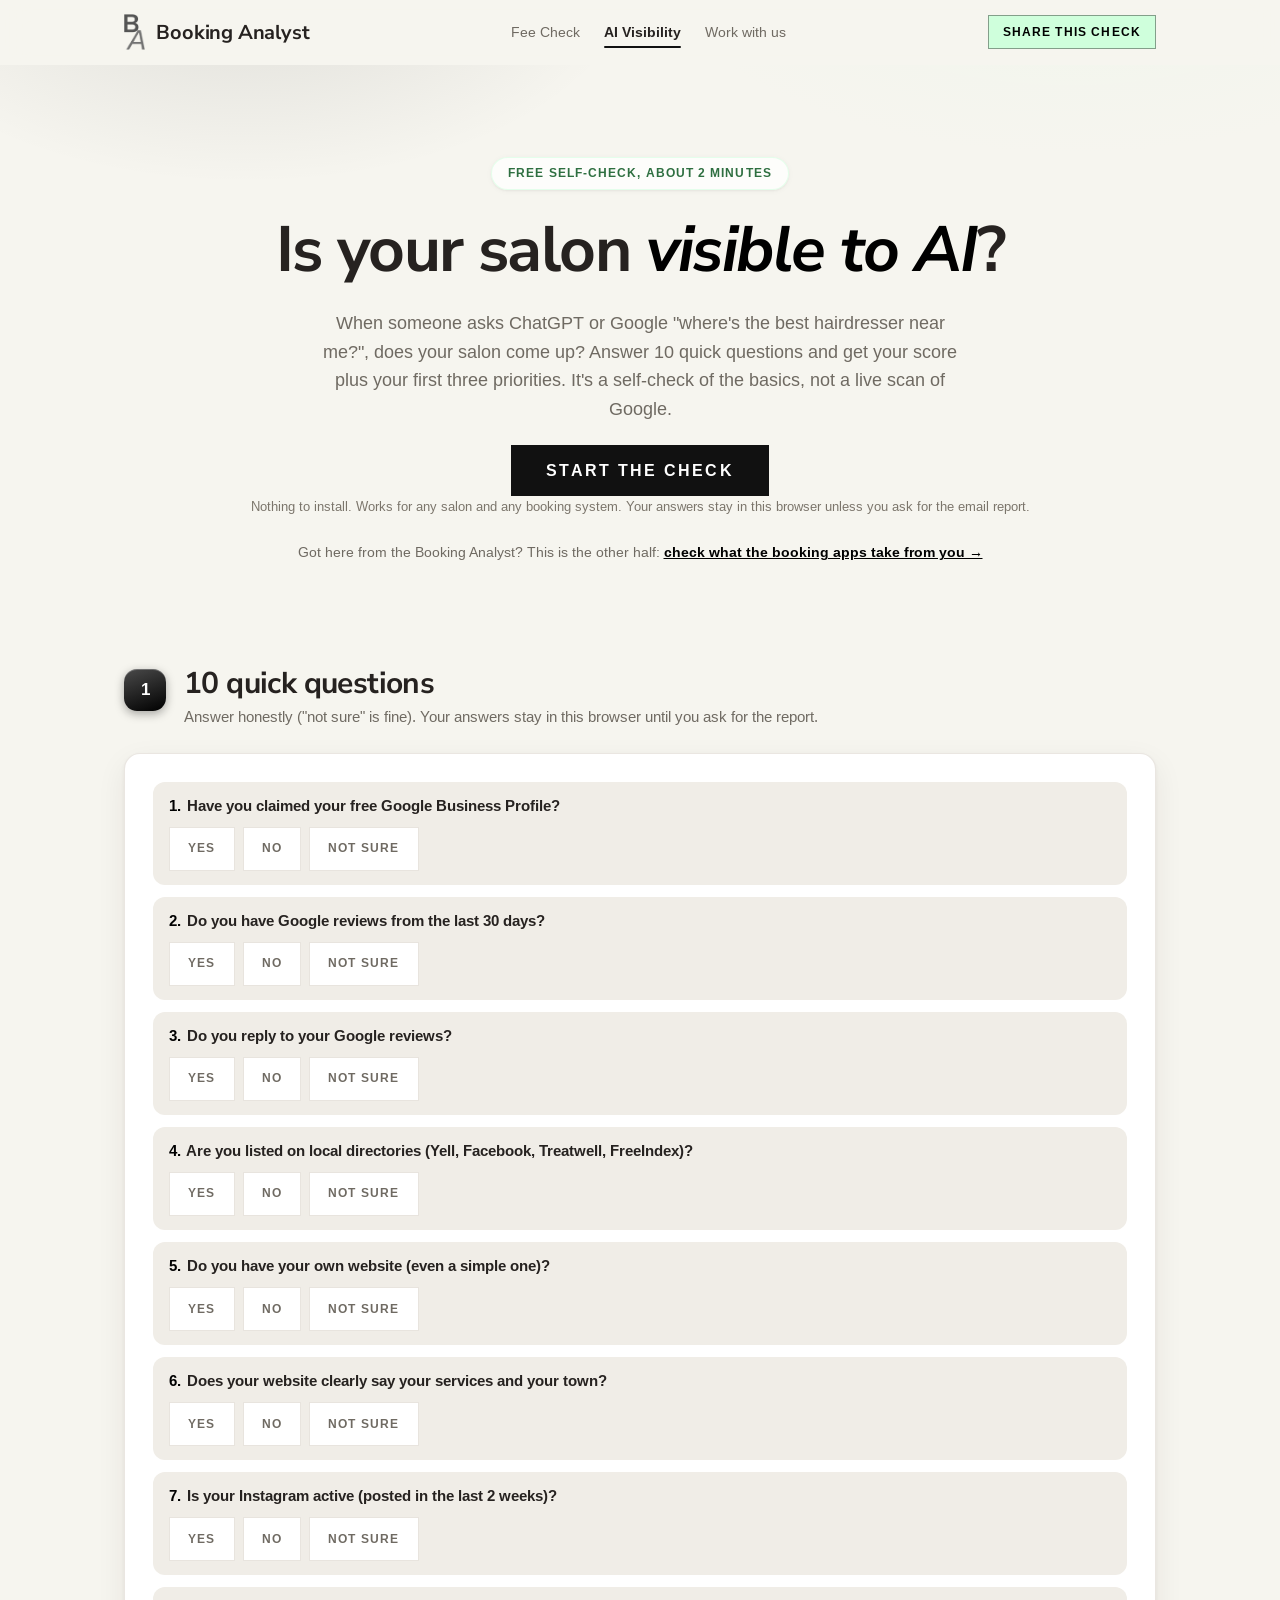
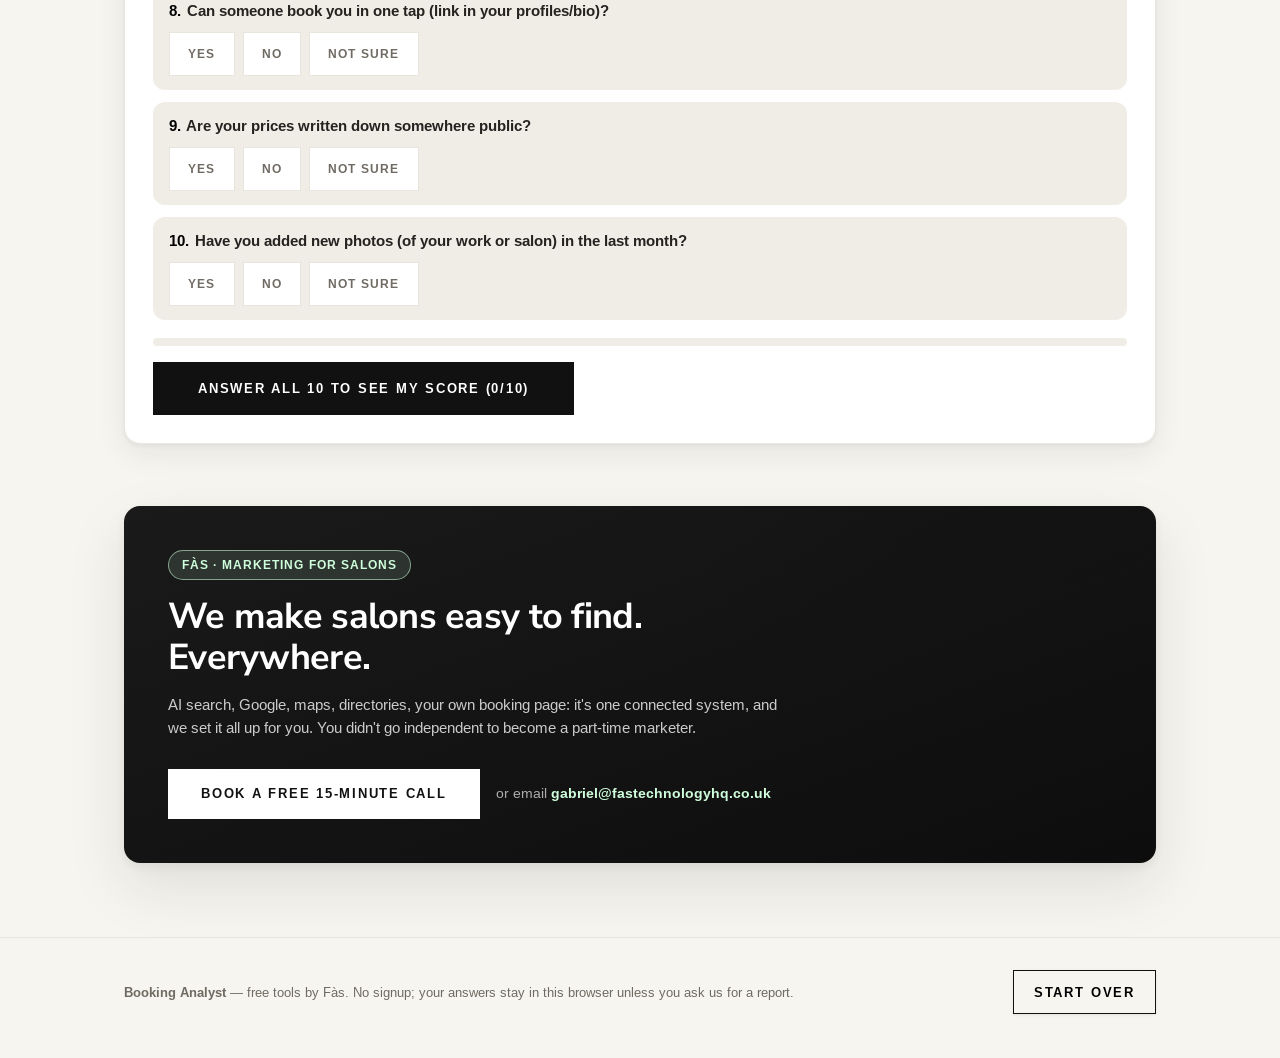
==== commit e158f6a6: "Add files via upload" ====
--- a/visibility/index.html
+++ b/visibility/index.html
@@ -10,14 +10,15 @@
 <meta name="theme-color" content="#111111">
 <link rel="icon" type="image/png" href="../logo.png">
 <meta property="og:type" content="website">
-<meta property="og:url" content="https://www.bookinganalyst.com/visibility/">
+<meta property="og:url" content="https://bookinganalyst.com/visibility/">
 <meta property="og:title" content="Is your salon visible to AI? — free 2-minute check">
-<meta property="og:description" content="When someone asks ChatGPT for a good salon nearby, does yours come up? Score your visibility and get your 3 fastest fixes.">
-<meta property="og:image" content="https://www.bookinganalyst.com/icon-512.png">
+<meta property="og:description" content="When someone asks ChatGPT for a good salon nearby, does yours come up? Score your visibility and get your first three priorities.">
+<meta property="og:image" content="https://bookinganalyst.com/icon-512.png">
 <meta name="twitter:card" content="summary_large_image">
 <link rel="preconnect" href="https://fonts.googleapis.com">
 <link rel="preconnect" href="https://fonts.gstatic.com" crossorigin>
 <link href="https://fonts.googleapis.com/css2?family=Arimo:ital,wght@0,400..700;1,400..700&family=Nunito+Sans:ital,opsz,wght@0,6..12,200..1000;1,6..12,200..1000&display=swap" rel="stylesheet">
+<link rel="canonical" href="https://bookinganalyst.com/visibility/">
 <link rel="stylesheet" href="/styles.css">
 </head>
 <body>
@@ -43,9 +44,9 @@
 
 <section class="hero">
   <div class="wrap">
-    <p class="hero-eyebrow">Free, and it takes about 2 minutes</p>
+    <p class="hero-eyebrow">Free self-check, about 2 minutes</p>
     <h1>Is your salon <em>visible to AI</em>?</h1>
-    <p class="hero-sub">When someone asks ChatGPT or Google "where's the best hairdresser near me?", does your salon come up? Answer 10 quick questions and get your score plus the 3 fastest fixes.</p>
+    <p class="hero-sub">When someone asks ChatGPT or Google "where's the best hairdresser near me?", does your salon come up? Answer 10 quick questions and get your score plus your first three priorities. It's a self-check of the basics, not a live scan of Google.</p>
     <div class="hero-cta">
       <a href="#quiz" class="btn primary btn-lg">Start the check</a>
       <p class="hero-cta-note">Nothing to install. Works for any salon and any booking system. Your answers stay in this browser unless you ask for the email report.</p>
--- a/styles.css
+++ b/styles.css
@@ -584,6 +584,17 @@
   .card { padding: 20px; }
   /* 16px+ stops iOS Safari zooming into inputs on focus */
   input, select, textarea { font-size: 16px !important; }
+  /* quick add becomes stacked per-app cards on phones */
+  .quick-table thead { display: none; }
+  .quick-table, .quick-table tbody, .quick-table tr, .quick-table td { display: block; width: 100%; min-width: 0; }
+  .quick-table tr:not(.quick-total-row) { background: var(--line-soft); border-radius: 12px; padding: 10px 14px; margin-bottom: 10px; }
+  .quick-table td { display: flex; align-items: center; justify-content: space-between; padding: 6px 0; border: 0; }
+  .quick-table td::before { content: attr(data-label); font-size: 12px; font-weight: 700; color: var(--faint); }
+  .quick-table td:first-child { font-size: 15px; font-weight: 700; }
+  .quick-table td:first-child::before { display: none; }
+  .quick-table input { width: 130px; }
+  .btn { white-space: normal; line-height: 1.5; }
+  .hero-cta .btn-lg { padding: 15px 26px; font-size: 13.5px; display: inline-block; }
   .brand { font-size: 17px; }
   .brand-long { display: none; }
   .brand-logo { height: 30px; }
